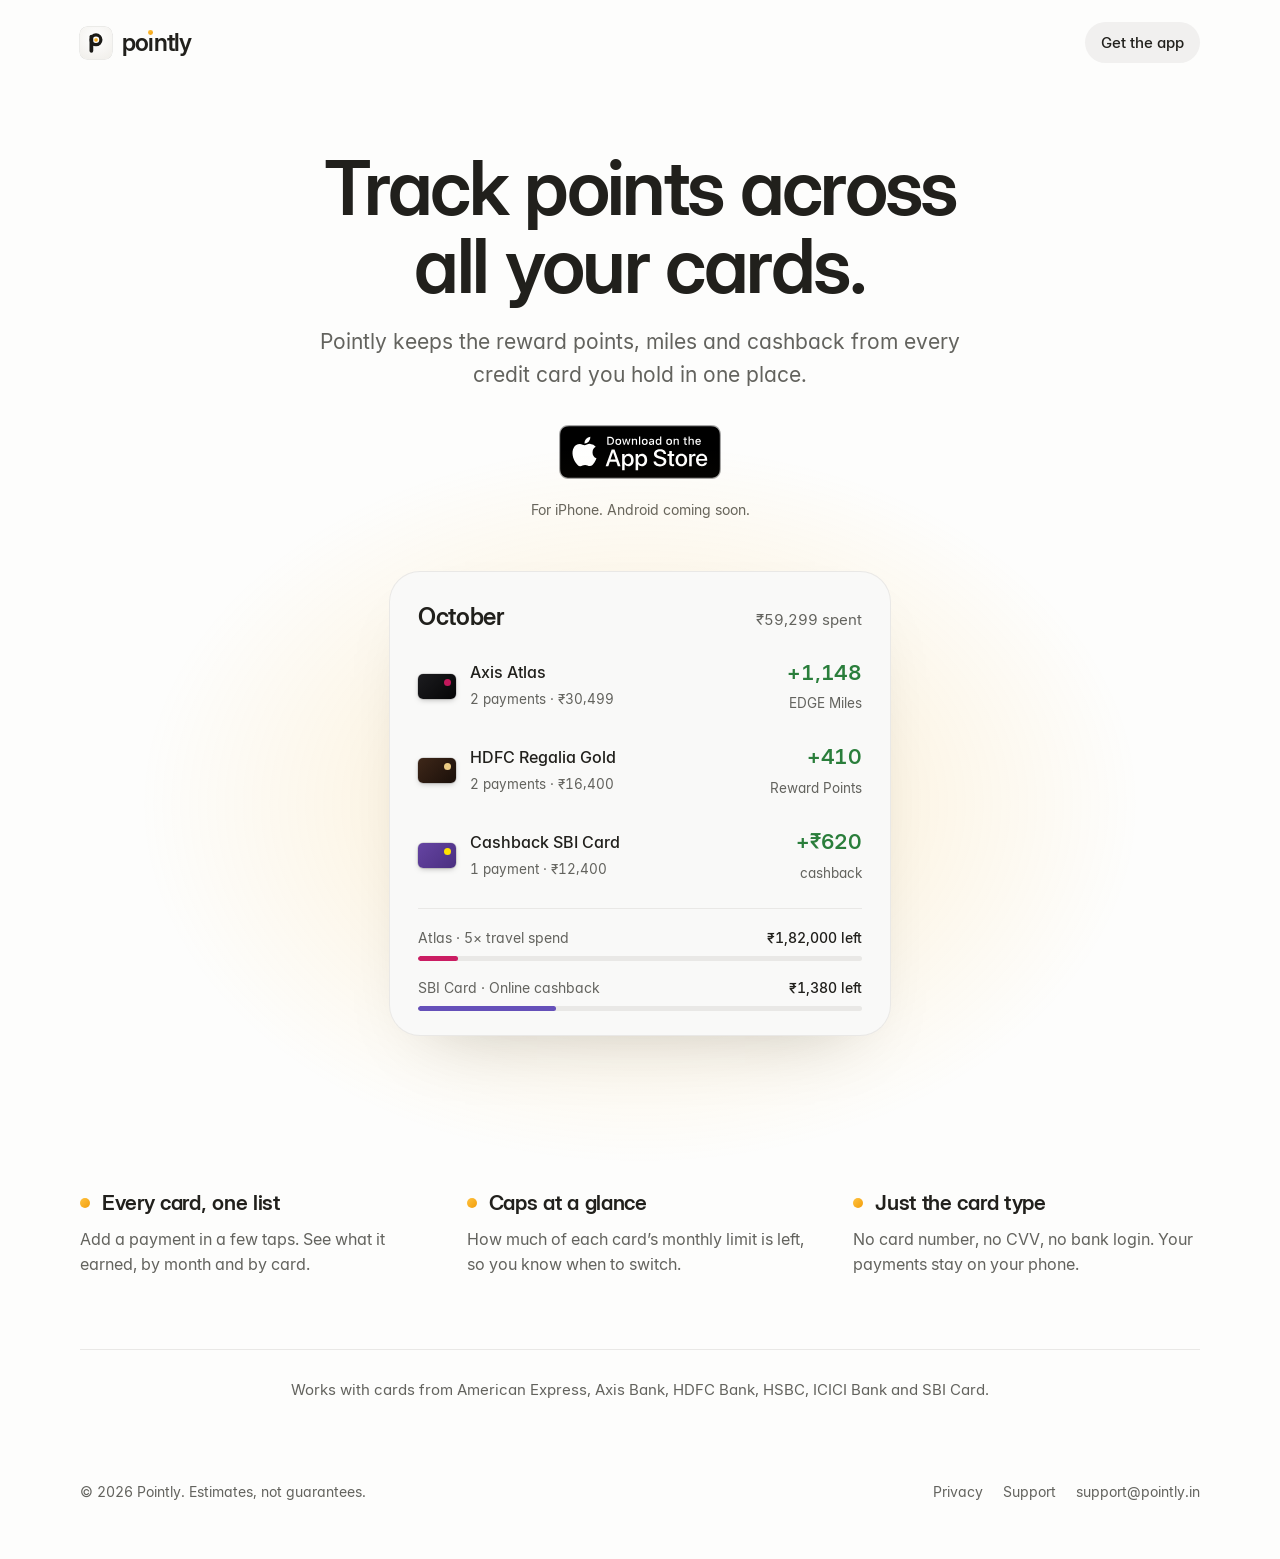
==== index.html @ 18684dda "pointly.in: home, privacy and support pages Built from design option A. Plain HTML and CSS for GitHu" ====
<!doctype html>
<html lang="en-IN">
<head>
<meta charset="utf-8">
<meta name="viewport" content="width=device-width, initial-scale=1">
<title>Pointly · Track points across all your cards</title>
<meta name="description" content="Pointly keeps the reward points, miles and cashback from every credit card you hold in one place.">
<meta property="og:type" content="website">
<meta property="og:url" content="https://pointly.in/">
<meta property="og:title" content="Pointly · Track points across all your cards">
<meta property="og:description" content="Pointly keeps the reward points, miles and cashback from every credit card you hold in one place.">
<meta name="theme-color" content="#FDFDFC" media="(prefers-color-scheme: light)">
<meta name="theme-color" content="#111110" media="(prefers-color-scheme: dark)">
<link rel="canonical" href="https://pointly.in/">
<link rel="icon" href="assets/icon-light.svg" media="(prefers-color-scheme: light)">
<link rel="icon" href="assets/icon-dark.svg" media="(prefers-color-scheme: dark)">
<link rel="preload" href="assets/fonts/InterDisplay-SemiBold.woff2" as="font" type="font/woff2" crossorigin>
<link rel="stylesheet" href="style.css">
</head>
<body>
<header class="top"><div class="wrap">
  <a class="brand" href="./" aria-label="Pointly home">
    <picture><source srcset="assets/icon-dark.svg" media="(prefers-color-scheme: dark)"><img class="icon" src="assets/icon-light.svg" alt=""></picture>
    <span class="wm">po<span class="i">ı<span class="d"></span></span>ntly</span>
  </a>
  <a class="get" href="#app-store">Get the app</a>
</div></header>

<main class="wrap">
  <section class="hero">
    <h1 class="rise">Track points across all your cards.</h1>
    <p class="lede rise d2">Pointly keeps the reward points, miles and cashback from every credit card you hold in one place.</p>
    <!-- TODO: App Store URL once the app is live. Every "Get the app" link points at this badge. -->
    <a class="badge rise d3" id="app-store" href="#app-store"><img src="assets/app-store-badge.svg" alt="Download on the App Store" width="162" height="54"></a>
    <p class="badge-note rise d3">For iPhone. Android coming soon.</p>

    <!-- Numbers from the app's engine: the demo History's October, plus ₹12,400 online on Cashback SBI Card (5%). -->
    <div class="stage rise d3"><div class="month" role="group" aria-label="Example month across three cards">
      <div class="head"><h2>October</h2><span>₹59,299 spent</span></div>
      <ul>
        <li><span class="sw atlas"></span><span class="name"><b>Axis Atlas</b><small>2 payments · ₹30,499</small></span>
          <span class="gain"><strong>+1,148</strong><small>EDGE Miles</small></span></li>
        <li><span class="sw regalia"></span><span class="name"><b>HDFC Regalia Gold</b><small>2 payments · ₹16,400</small></span>
          <span class="gain"><strong>+410</strong><small>Reward Points</small></span></li>
        <li><span class="sw sbi"></span><span class="name"><b>Cashback SBI Card</b><small>1 payment · ₹12,400</small></span>
          <span class="gain"><strong>+₹620</strong><small>cashback</small></span></li>
      </ul>
      <div class="caps">
        <div class="cap atlas"><div class="line"><span>Atlas · 5× travel spend</span><span>₹1,82,000 left</span></div>
          <div class="bar" role="meter" aria-valuenow="18000" aria-valuemin="0" aria-valuemax="200000" aria-label="Atlas accelerated travel spend used"><i style="width:9%"></i></div></div>
        <div class="cap sbi"><div class="line"><span>SBI Card · Online cashback</span><span>₹1,380 left</span></div>
          <div class="bar" role="meter" aria-valuenow="620" aria-valuemin="0" aria-valuemax="2000" aria-label="SBI online cashback used"><i style="width:31%"></i></div></div>
      </div>
    </div></div>
  </section>

  <section class="points">
    <div><h2><span class="pt"></span>Every card, one list</h2><p>Add a payment in a few taps. See what it earned, by month and by card.</p></div>
    <div><h2><span class="pt"></span>Caps at a glance</h2><p>How much of each card’s monthly limit is left, so you know when to switch.</p></div>
    <div><h2><span class="pt"></span>Just the card type</h2><p>No card number, no CVV, no bank login. Your payments stay on your phone.</p></div>
  </section>

  <p class="banks">Works with cards from American Express, Axis Bank, HDFC Bank, HSBC, ICICI Bank and SBI Card.</p>
</main>

<footer class="site"><div class="wrap">
  <span>© 2026 Pointly. Estimates, not guarantees.</span>
  <nav><a href="privacy/">Privacy</a><a href="support/">Support</a><a href="mailto:support@pointly.in">support@pointly.in</a></nav>
</div></footer>
</body>
</html>
---- style.css ----
/* pointly.in: the app's own theme. Radix Sand neutrals, the amber point, Inter and Inter Display.
   Light and dark follow the device, like the app. Fonts are subset to Latin plus ₹ and ı (the wordmark's i). */

@font-face { font-family: Inter; src: url(assets/fonts/Inter-Regular.woff2) format("woff2"); font-weight: 300 480; font-display: swap; }
@font-face { font-family: Inter; src: url(assets/fonts/Inter-Medium.woff2) format("woff2"); font-weight: 481 580; font-display: swap; }
@font-face { font-family: Inter; src: url(assets/fonts/Inter-SemiBold.woff2) format("woff2"); font-weight: 581 800; font-display: swap; }
@font-face { font-family: InterDisplay; src: url(assets/fonts/InterDisplay-SemiBold.woff2) format("woff2"); font-weight: 100 900; font-display: swap; }

:root {
  color-scheme: light dark;
  /* Radix Sand, light */
  --canvas: #FDFDFC; --raised: #F9F9F8; --fill: #F1F0EF; --fill-2: #E9E8E6; --line: #DAD9D6;
  --text: #21201C; --secondary: #63635E;
  --point: #F29E0C; --point-grad: linear-gradient(135deg, #FFC23F, #F29E0C);
  --gain: #2A7E3B;
  --glow: rgba(255, 184, 48, .22);
}
@media (prefers-color-scheme: dark) {
  :root {
    --canvas: #111110; --raised: #191918; --fill: #222221; --fill-2: #2A2A28; --line: #3B3A37;
    --text: #EEEEEC; --secondary: #B5B3AD;
    --point: #FFB830;
    --gain: #71D083;
    --glow: rgba(255, 184, 48, .13);
  }
}

* { box-sizing: border-box; }
html { -webkit-text-size-adjust: 100%; }
body { margin: 0; background: var(--canvas); color: var(--text); overflow-x: clip;
  font: 450 17px/1.55 Inter, -apple-system, system-ui, sans-serif; -webkit-font-smoothing: antialiased;
  font-feature-settings: "tnum" 1, "cv11" 1; }
a { color: inherit; }
img { display: block; max-width: 100%; }
h1, h2, h3 { font-family: InterDisplay, Inter, sans-serif; font-weight: 640; margin: 0; text-wrap: balance; }
p { margin: 0; text-wrap: pretty; }
:focus-visible { outline: 2px solid var(--point); outline-offset: 3px; border-radius: 6px; }

.wrap { width: min(1120px, 100% - 48px); margin-inline: auto; }

/* "pointly", the amber point as the dot on the i */
.wm { font-family: InterDisplay, Inter, sans-serif; font-weight: 640; letter-spacing: -.035em; line-height: 1; white-space: nowrap; }
.wm .i { position: relative; }
.wm .d { position: absolute; left: 50%; top: .115em; width: .205em; height: .205em; margin-left: -.1025em;
  border-radius: 50%; background: var(--point-grad); }

/* The point: an amber dot used as a bullet */
.pt { width: 10px; height: 10px; border-radius: 50%; background: var(--point-grad); flex: none; }

/* ---------- Top bar and footer, on every page ---------- */

header.top { padding: 22px 0; }
header.top .wrap { display: flex; justify-content: space-between; align-items: center; }
.brand { display: inline-flex; gap: 10px; align-items: center; text-decoration: none; }
.brand .wm { font-size: 24px; }
/* The app icon: ivory in light, ink in dark */
.brand .icon { width: 32px; height: 32px; border-radius: 22.5%; box-shadow: 0 0 0 .5px var(--line); }
header.top a.get { font-size: 15px; font-weight: 540; text-decoration: none; padding: 9px 16px; border-radius: 99px; background: var(--fill); }
header.top a.get:hover { background: var(--fill-2); }

footer.site { padding: 40px 0 56px; color: var(--secondary); font-size: 14px; }
footer.site .wrap { display: flex; flex-wrap: wrap; gap: 8px 24px; align-items: center; justify-content: space-between; }
footer.site nav { display: flex; flex-wrap: wrap; gap: 8px 20px; }
footer.site a { text-decoration: none; }
footer.site a:hover, footer.site a[aria-current] { color: var(--text); }

/* ---------- Home ---------- */

.hero { text-align: center; padding: 64px 0 56px; }
.hero h1 { font-size: clamp(42px, 6.4vw, 76px); line-height: 1.02; letter-spacing: -.035em; max-width: 16ch; margin: 0 auto; }
.hero p.lede { font-size: clamp(18px, 1.9vw, 21px); color: var(--secondary); max-width: 33em; margin: 22px auto 34px; }

/* Apple's official badge; keep its own proportions and clear space */
.badge { display: inline-block; line-height: 0; border-radius: 9px; }
.badge img { height: 54px; width: auto; }
.badge-note { color: var(--secondary); font-size: 14px; margin-top: 12px; }

/* A month across cards, as History shows it */
.stage { position: relative; isolation: isolate; margin-top: 52px; }
.stage::before { content: ""; position: absolute; left: 50%; top: 50%; width: 1000px; height: 720px; max-width: 160vw; transform: translate(-50%, -50%);
  z-index: -1; background: radial-gradient(closest-side, var(--glow), transparent); }
.month { width: min(500px, 100%); margin: 0 auto; text-align: left; background: var(--raised);
  border-radius: 30px; padding: 26px 28px 24px; box-shadow: 0 0 0 1px var(--fill-2), 0 30px 70px -40px rgba(0,0,0,.25); }
.month .head { display: flex; justify-content: space-between; align-items: baseline; margin-bottom: 8px; }
.month .head h2 { font-size: 24px; letter-spacing: -.015em; }
.month .head span { color: var(--secondary); font-size: 15px; }
.month ul { list-style: none; margin: 0; padding: 0; }
.month li { display: flex; align-items: center; gap: 14px; padding: 13px 0; }
.month li .name { flex: 1; min-width: 0; }
.month li b { display: block; font-weight: 560; font-size: 16px; }
.month li small { color: var(--secondary); font-size: 13.5px; }
.month li .gain { text-align: right; white-space: nowrap; }
.month li .gain strong { display: block; color: var(--gain); font-family: InterDisplay, Inter, sans-serif; font-weight: 640; font-size: 21px; letter-spacing: -.01em; }

/* Card swatches: each card's own colours, not its artwork */
.sw { width: 38px; height: 25px; border-radius: 5px; flex: none; position: relative; box-shadow: 0 0 0 .5px rgba(0,0,0,.2), 0 2px 6px -2px rgba(0,0,0,.35); }
.sw::after { content: ""; position: absolute; right: 5px; top: 5px; width: 7px; height: 7px; border-radius: 50%; }
.sw.atlas { background: linear-gradient(135deg, #1C1C1F, #050506); } .sw.atlas::after { background: #C2185B; }
.sw.regalia { background: linear-gradient(135deg, #3E2719, #1A0F09); } .sw.regalia::after { background: #EBCB84; }
.sw.sbi { background: linear-gradient(135deg, #6544A2, #4A2F80); } .sw.sbi::after { background: #FFE100; }

.caps { margin-top: 10px; padding-top: 18px; border-top: 1px solid var(--fill-2); display: grid; gap: 16px; }
.cap .line { display: flex; justify-content: space-between; gap: 12px; font-size: 14px; color: var(--secondary); margin-bottom: 7px; }
.cap .line span:last-child { color: var(--text); font-weight: 540; white-space: nowrap; }
.bar { height: 5px; border-radius: 3px; background: var(--fill-2); overflow: hidden; }
.bar i { display: block; height: 100%; border-radius: 3px; background: var(--accent); }
.cap.atlas { --accent: #cb1d63; } .cap.sbi { --accent: #6550b9; }
@media (prefers-color-scheme: dark) { .cap.atlas { --accent: #ff92ad; } .cap.sbi { --accent: #baa7ff; }
  .sw { box-shadow: 0 0 0 1px rgba(255,255,255,.14); } }

.points { display: grid; grid-template-columns: repeat(3, 1fr); gap: 40px; padding: 96px 0 72px; }
.points h2 { font-size: 21px; letter-spacing: -.015em; display: flex; gap: 12px; align-items: center; margin-bottom: 8px; }
.points p { color: var(--secondary); font-size: 16px; }

.banks { text-align: center; color: var(--secondary); font-size: 15px; padding: 28px 0 40px; border-top: 1px solid var(--fill-2); }

/* ---------- Privacy, support and other text pages ---------- */

.doc { max-width: 680px; padding: 56px 0 64px; }
.doc h1 { font-size: clamp(38px, 5vw, 52px); line-height: 1.05; letter-spacing: -.03em; }
.doc .intro { font-size: 19px; color: var(--secondary); margin-top: 16px; }
.doc .updated { color: var(--secondary); font-size: 14px; margin-top: 12px; }
.doc h2 { font-size: 23px; letter-spacing: -.015em; margin: 48px 0 12px; }
.doc h3 { font-size: 18px; letter-spacing: -.01em; margin: 30px 0 6px; }
.doc p + p, .doc p + ul, .doc ul + p { margin-top: 12px; }
.doc ul { margin: 0; padding-left: 1.25em; }
.doc li + li { margin-top: 6px; }
.doc li::marker { color: var(--point); }
.doc a { text-decoration-color: var(--line); text-underline-offset: 3px; }
.doc a:hover { text-decoration-color: currentColor; }
.doc a.button { display: inline-block; margin-top: 24px; padding: 12px 22px; border-radius: 99px; background: var(--text); color: var(--canvas);
  font-weight: 560; text-decoration: none; }
.doc a.button:hover { opacity: .88; }

@media (max-width: 760px) {
  header.top a.get { display: none; }
  .hero { padding: 40px 0 32px; }
  .points { grid-template-columns: 1fr; gap: 28px; padding: 64px 0 48px; }
  .month { padding: 22px 20px 20px; }
  .month li { gap: 12px; }
  .sw { width: 32px; height: 21px; }
  .doc { padding: 32px 0 48px; }
}

@media (prefers-reduced-motion: no-preference) {
  .rise { animation: rise .6s cubic-bezier(.2, .7, .2, 1) both; }
  .rise.d2 { animation-delay: .16s; } .rise.d3 { animation-delay: .24s; }
  @keyframes rise { from { opacity: 0; transform: translateY(12px); } }
}
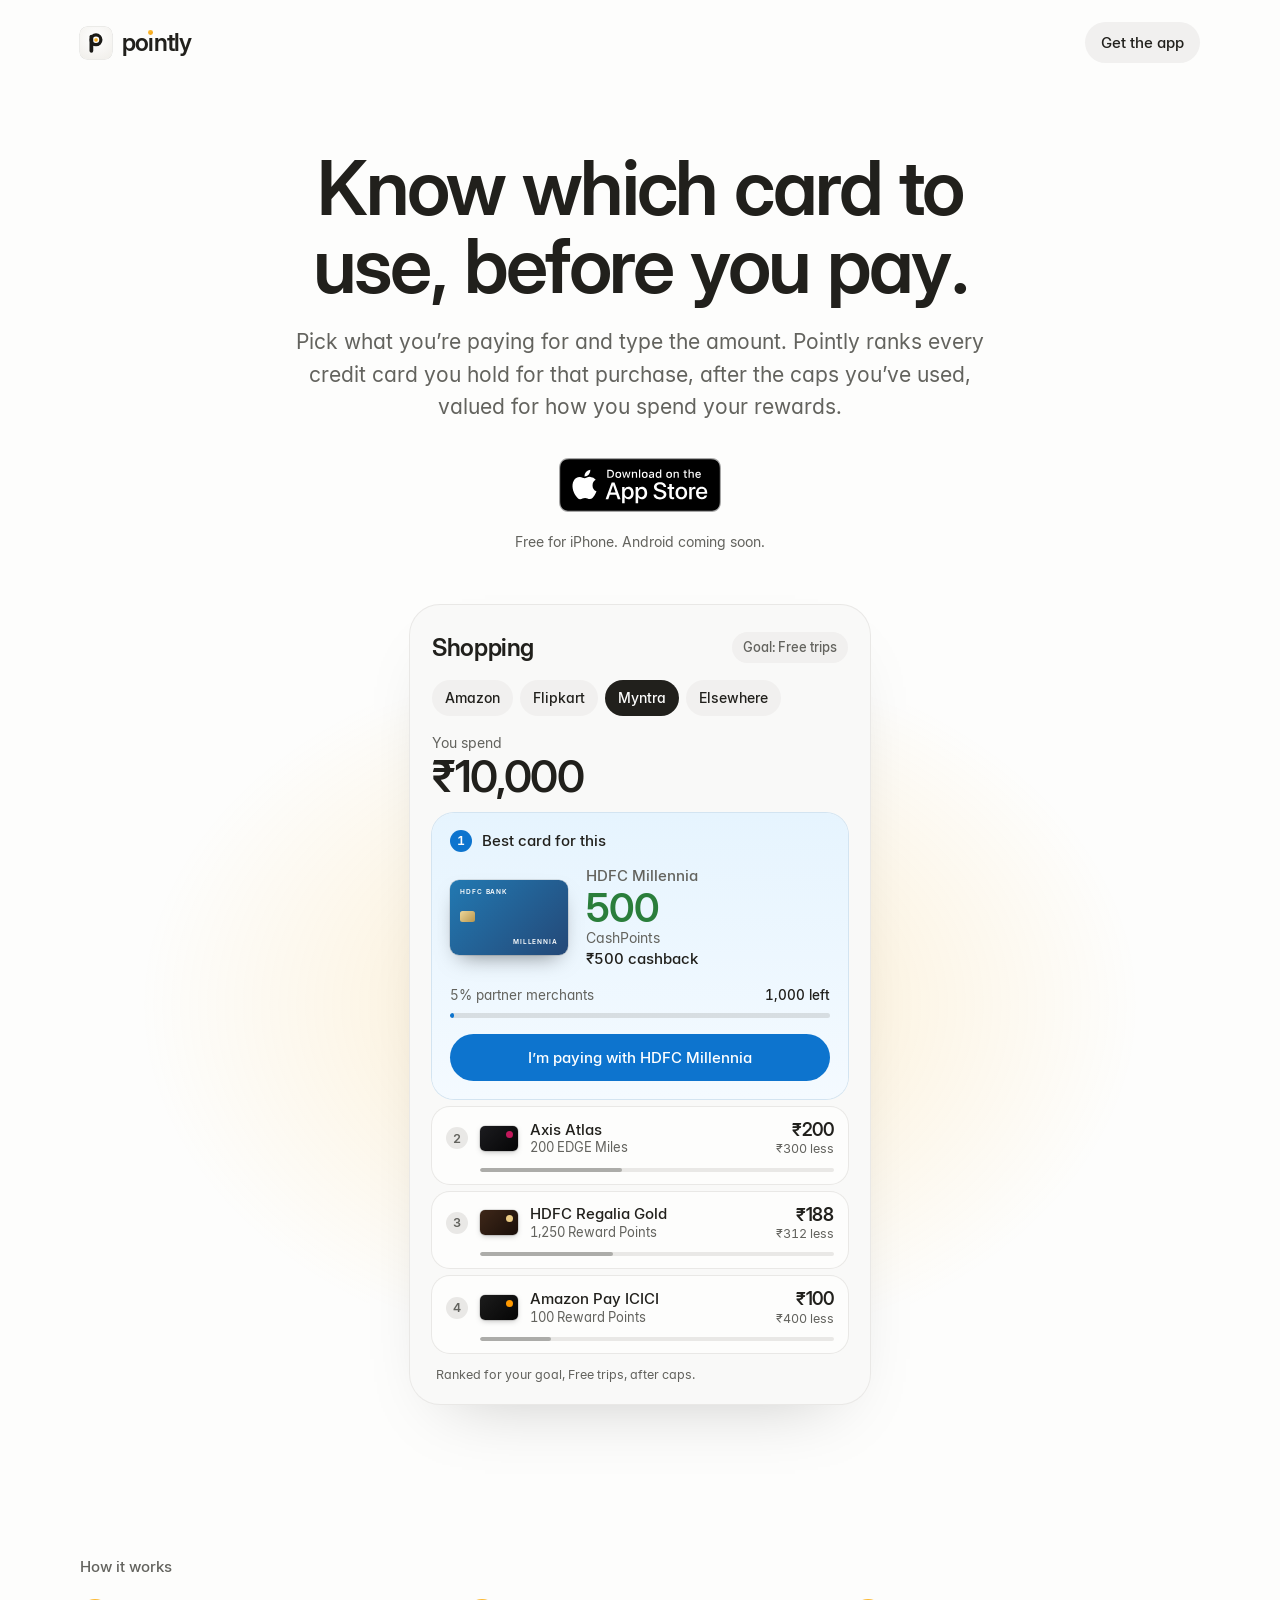
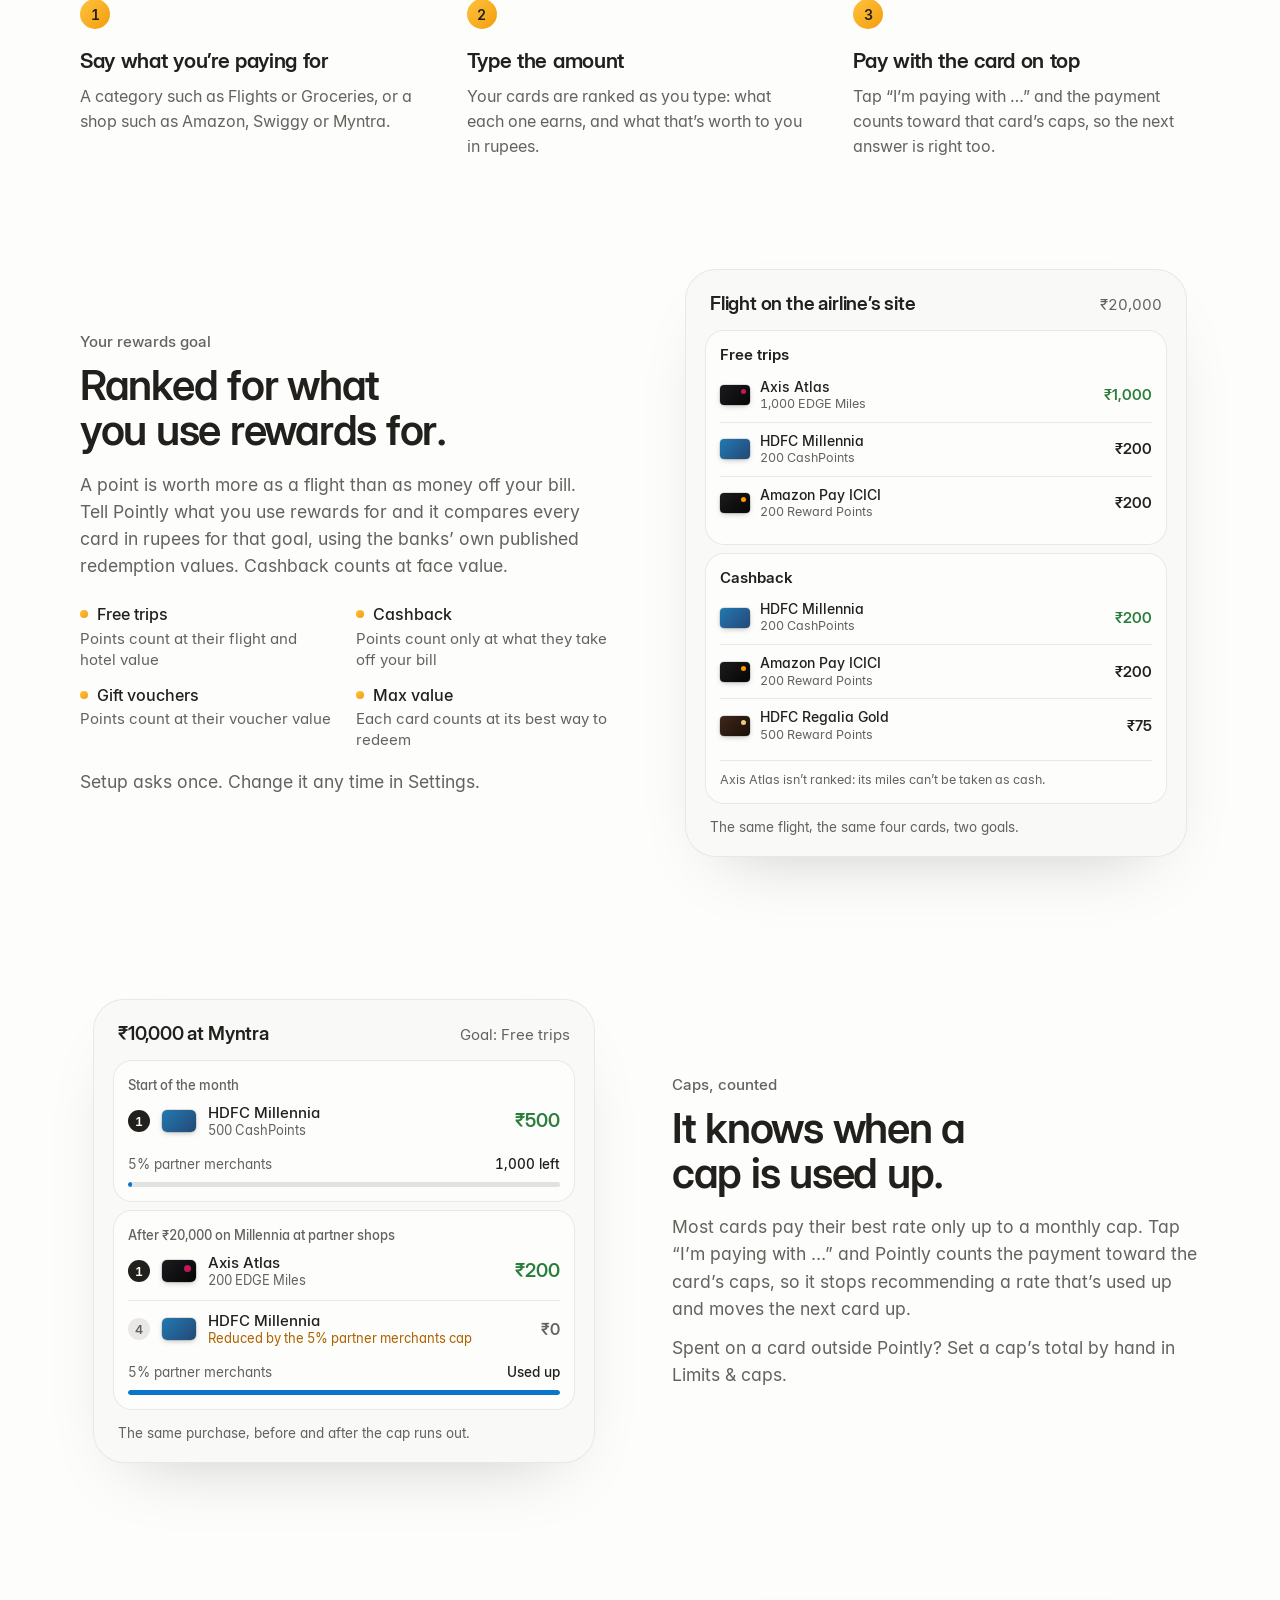
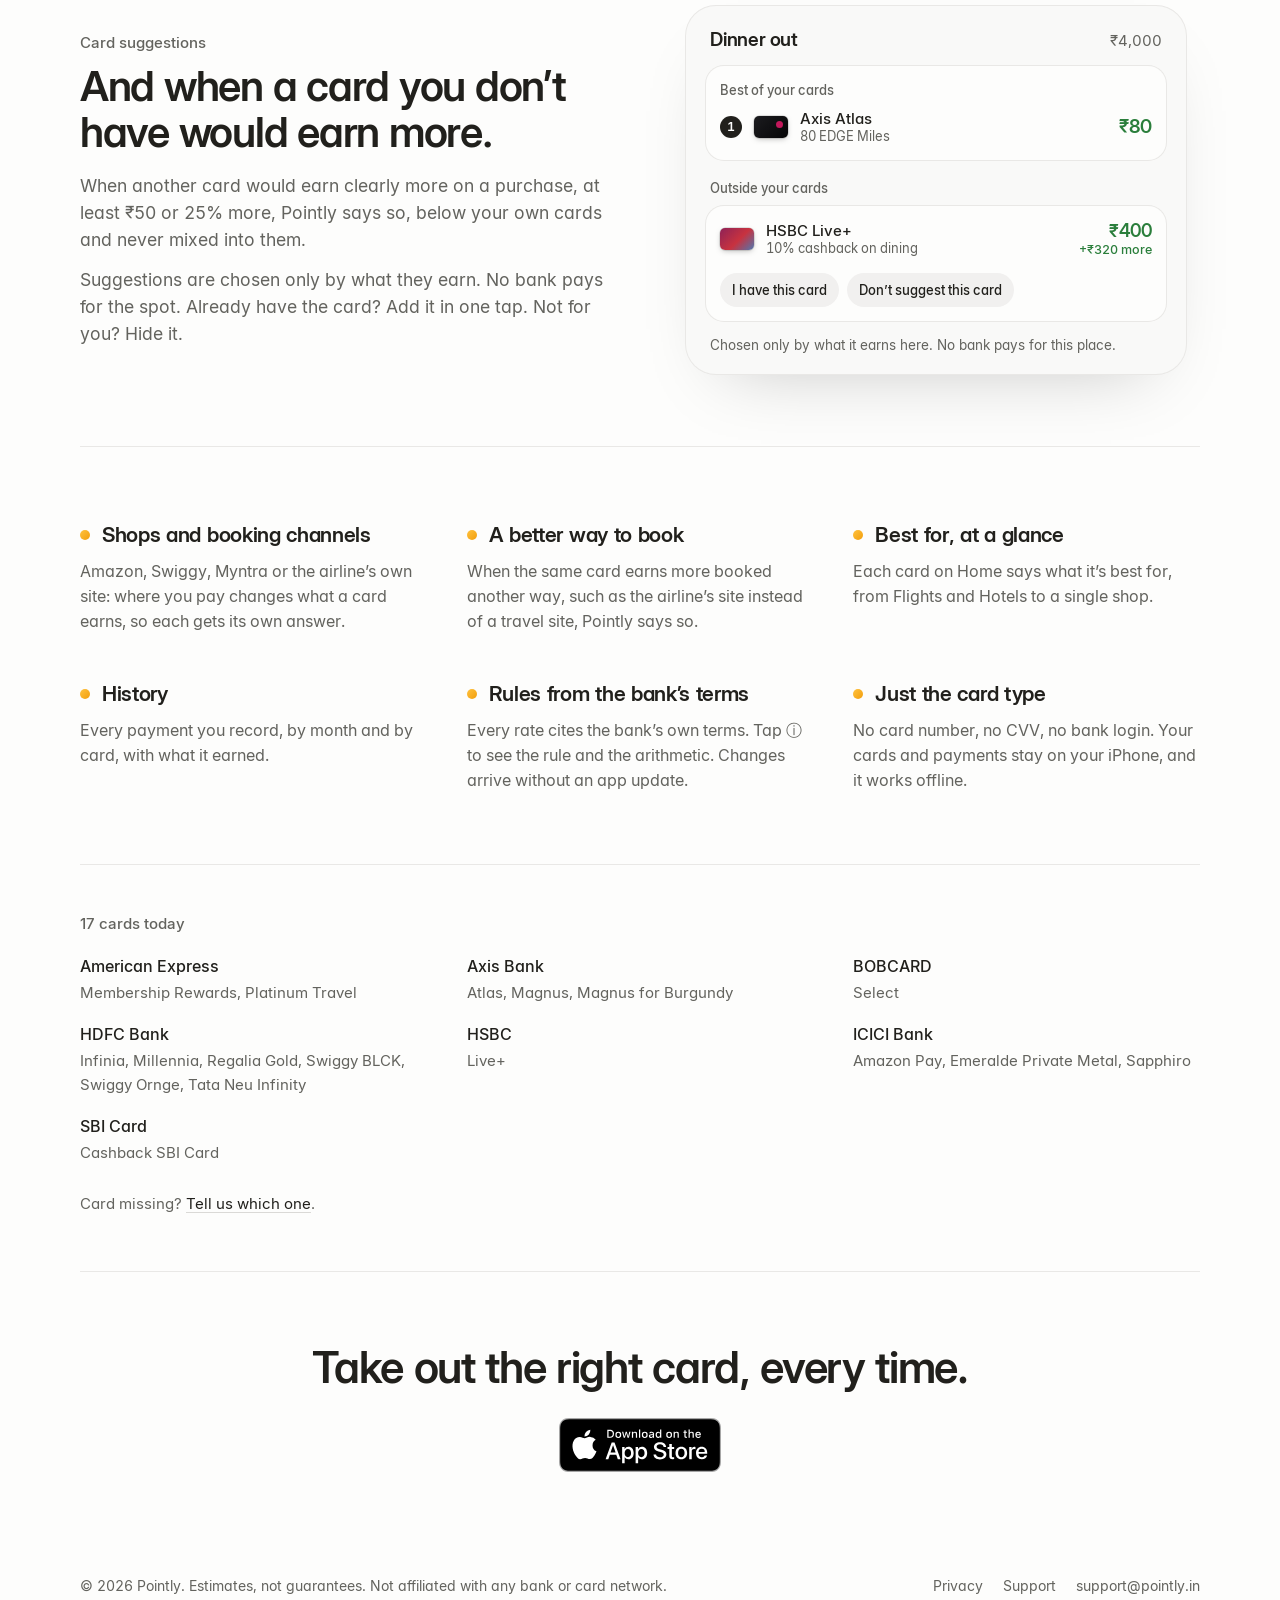
==== commit c22680c6: "Home: which card to use, before you pay The site now leads with the ranking, as the app does since t" ====
--- a/index.html
+++ b/index.html
@@ -3,12 +3,12 @@
 <head>
 <meta charset="utf-8">
 <meta name="viewport" content="width=device-width, initial-scale=1">
-<title>Pointly · Track points across all your cards</title>
-<meta name="description" content="Pointly keeps the reward points, miles and cashback from every credit card you hold in one place.">
+<title>Pointly · Which card to use, before you pay</title>
+<meta name="description" content="Pointly ranks your credit cards for each purchase before you pay: what each earns, what that’s worth for how you use rewards, and how much of each cap is left.">
 <meta property="og:type" content="website">
 <meta property="og:url" content="https://pointly.in/">
-<meta property="og:title" content="Pointly · Track points across all your cards">
-<meta property="og:description" content="Pointly keeps the reward points, miles and cashback from every credit card you hold in one place.">
+<meta property="og:title" content="Pointly · Which card to use, before you pay">
+<meta property="og:description" content="Pointly ranks your credit cards for each purchase before you pay: what each earns, what that’s worth for how you use rewards, and how much of each cap is left.">
 <meta name="theme-color" content="#FDFDFC" media="(prefers-color-scheme: light)">
 <meta name="theme-color" content="#111110" media="(prefers-color-scheme: dark)">
 <link rel="canonical" href="https://pointly.in/">
@@ -28,43 +28,172 @@
 
 <main class="wrap">
   <section class="hero">
-    <h1 class="rise">Track points across all your cards.</h1>
-    <p class="lede rise d2">Pointly keeps the reward points, miles and cashback from every credit card you hold in one place.</p>
+    <h1 class="rise">Know which card to use, before you pay.</h1>
+    <p class="lede rise d2">Pick what you’re paying for and type the amount. Pointly ranks every credit card you hold for that purchase, after the caps you’ve used, valued for how you spend your rewards.</p>
     <!-- TODO: App Store URL once the app is live. Every "Get the app" link points at this badge. -->
     <a class="badge rise d3" id="app-store" href="#app-store"><img src="assets/app-store-badge.svg" alt="Download on the App Store" width="162" height="54"></a>
-    <p class="badge-note rise d3">For iPhone. Android coming soon.</p>
-
-    <!-- Numbers from the app's engine: the demo History's October, plus ₹12,400 online on Cashback SBI Card (5%). -->
-    <div class="stage rise d3"><div class="month" role="group" aria-label="Example month across three cards">
-      <div class="head"><h2>October</h2><span>₹59,299 spent</span></div>
-      <ul>
-        <li><span class="sw atlas"></span><span class="name"><b>Axis Atlas</b><small>2 payments · ₹30,499</small></span>
-          <span class="gain"><strong>+1,148</strong><small>EDGE Miles</small></span></li>
-        <li><span class="sw regalia"></span><span class="name"><b>HDFC Regalia Gold</b><small>2 payments · ₹16,400</small></span>
-          <span class="gain"><strong>+410</strong><small>Reward Points</small></span></li>
-        <li><span class="sw sbi"></span><span class="name"><b>Cashback SBI Card</b><small>1 payment · ₹12,400</small></span>
-          <span class="gain"><strong>+₹620</strong><small>cashback</small></span></li>
+    <p class="badge-note rise d3">Free for iPhone. Android coming soon.</p>
+
+    <!-- Numbers from the app's engine and bundled rules (25 Nov 2026): the demo wallet, ₹10,000 at Myntra, Free trips. -->
+    <div class="stage rise d3"><div class="panel ranking" role="group" aria-label="Example: four cards ranked for ₹10,000 at Myntra">
+      <div class="r-head"><h2>Shopping</h2><span>Goal: Free trips</span></div>
+      <div class="chips" aria-hidden="true"><span>Amazon</span><span>Flipkart</span><span class="on">Myntra</span><span>Elsewhere</span></div>
+      <p class="spend"><small>You spend</small>₹10,000</p>
+
+      <div class="winner millennia">
+        <p class="best"><span class="no">1</span>Best card for this</p>
+        <div class="w-body">
+          <span class="face millennia" aria-hidden="true"><i>HDFC BANK</i><i>MILLENNIA</i></span>
+          <p class="w-text"><b>HDFC Millennia</b><strong>500</strong><span>CashPoints</span><em>₹500 cashback</em></p>
+        </div>
+        <div class="cap"><div class="line"><span>5% partner merchants</span><span>1,000 left</span></div>
+          <div class="bar" role="meter" aria-valuenow="0" aria-valuemin="0" aria-valuemax="1000" aria-label="Millennia 5% cap used"><i style="width:1%"></i></div></div>
+        <span class="pay">I’m paying with HDFC Millennia</span>
+      </div>
+
+      <ol class="runners">
+        <li><span class="no">2</span><span class="sw atlas"></span><span class="name"><b>Axis Atlas</b><small>200 EDGE Miles</small></span>
+          <span class="val"><strong>₹200</strong><small>₹300 less</small></span><span class="rel" aria-hidden="true"><i style="width:40%"></i></span></li>
+        <li><span class="no">3</span><span class="sw regalia"></span><span class="name"><b>HDFC Regalia Gold</b><small>1,250 Reward Points</small></span>
+          <span class="val"><strong>₹188</strong><small>₹312 less</small></span><span class="rel" aria-hidden="true"><i style="width:37.6%"></i></span></li>
+        <li><span class="no">4</span><span class="sw amazon"></span><span class="name"><b>Amazon Pay ICICI</b><small>100 Reward Points</small></span>
+          <span class="val"><strong>₹100</strong><small>₹400 less</small></span><span class="rel" aria-hidden="true"><i style="width:20%"></i></span></li>
+      </ol>
+      <p class="r-foot">Ranked for your goal, Free trips, after caps.</p>
+    </div></div>
+  </section>
+
+  <section class="steps" aria-labelledby="how">
+    <h2 id="how" class="kicker">How it works</h2>
+    <ol>
+      <li><span class="n">1</span><h3>Say what you’re paying for</h3><p>A category such as Flights or Groceries, or a shop such as Amazon, Swiggy or Myntra.</p></li>
+      <li><span class="n">2</span><h3>Type the amount</h3><p>Your cards are ranked as you type: what each one earns, and what that’s worth to you in rupees.</p></li>
+      <li><span class="n">3</span><h3>Pay with the card on top</h3><p>Tap “I’m paying with …” and the payment counts toward that card’s caps, so the next answer is right too.</p></li>
+    </ol>
+  </section>
+
+  <section class="feature" aria-labelledby="goal">
+    <div class="copy">
+      <p class="kicker">Your rewards goal</p>
+      <h2 id="goal">Ranked for what you use rewards for.</h2>
+      <p>A point is worth more as a flight than as money off your bill. Tell Pointly what you use rewards for and it compares every card in rupees for that goal, using the banks’ own published redemption values. Cashback counts at face value.</p>
+      <ul class="goals">
+        <li><b>Free trips</b>Points count at their flight and hotel value</li>
+        <li><b>Cashback</b>Points count only at what they take off your bill</li>
+        <li><b>Gift vouchers</b>Points count at their voucher value</li>
+        <li><b>Max value</b>Each card counts at its best way to redeem</li>
       </ul>
-      <div class="caps">
-        <div class="cap atlas"><div class="line"><span>Atlas · 5× travel spend</span><span>₹1,82,000 left</span></div>
-          <div class="bar" role="meter" aria-valuenow="18000" aria-valuemin="0" aria-valuemax="200000" aria-label="Atlas accelerated travel spend used"><i style="width:9%"></i></div></div>
-        <div class="cap sbi"><div class="line"><span>SBI Card · Online cashback</span><span>₹1,380 left</span></div>
-          <div class="bar" role="meter" aria-valuenow="620" aria-valuemin="0" aria-valuemax="2000" aria-label="SBI online cashback used"><i style="width:31%"></i></div></div>
-      </div>
-    </div></div>
-  </section>
-
-  <section class="points">
-    <div><h2><span class="pt"></span>Every card, one list</h2><p>Add a payment in a few taps. See what it earned, by month and by card.</p></div>
-    <div><h2><span class="pt"></span>Caps at a glance</h2><p>How much of each card’s monthly limit is left, so you know when to switch.</p></div>
-    <div><h2><span class="pt"></span>Just the card type</h2><p>No card number, no CVV, no bank login. Your payments stay on your phone.</p></div>
-  </section>
-
-  <p class="banks">Works with cards from American Express, Axis Bank, HDFC Bank, HSBC, ICICI Bank and SBI Card.</p>
+      <p class="aside">Setup asks once. Change it any time in Settings.</p>
+    </div>
+    <!-- Engine numbers: the demo wallet, ₹20,000 on flights.airline, under Free trips and Cashback. -->
+    <figure class="panel">
+      <div class="f-head"><b>Flight on the airline’s site</b><span>₹20,000</span></div>
+      <div class="compare">
+        <div>
+          <h3>Free trips</h3>
+          <ol class="mini">
+            <li class="top"><span class="sw atlas"></span><span class="name"><b>Axis Atlas</b><small>1,000 EDGE Miles</small></span><strong>₹1,000</strong></li>
+            <li><span class="sw millennia"></span><span class="name"><b>HDFC Millennia</b><small>200 CashPoints</small></span><strong>₹200</strong></li>
+            <li><span class="sw amazon"></span><span class="name"><b>Amazon Pay ICICI</b><small>200 Reward Points</small></span><strong>₹200</strong></li>
+          </ol>
+        </div>
+        <div>
+          <h3>Cashback</h3>
+          <ol class="mini">
+            <li class="top"><span class="sw millennia"></span><span class="name"><b>HDFC Millennia</b><small>200 CashPoints</small></span><strong>₹200</strong></li>
+            <li><span class="sw amazon"></span><span class="name"><b>Amazon Pay ICICI</b><small>200 Reward Points</small></span><strong>₹200</strong></li>
+            <li><span class="sw regalia"></span><span class="name"><b>HDFC Regalia Gold</b><small>500 Reward Points</small></span><strong>₹75</strong></li>
+          </ol>
+          <p class="unranked">Axis Atlas isn’t ranked: its miles can’t be taken as cash.</p>
+        </div>
+      </div>
+      <figcaption>The same flight, the same four cards, two goals.</figcaption>
+    </figure>
+  </section>
+
+  <section class="feature flip" aria-labelledby="caps">
+    <div class="copy">
+      <p class="kicker">Caps, counted</p>
+      <h2 id="caps">It knows when a cap is used up.</h2>
+      <p>Most cards pay their best rate only up to a monthly cap. Tap “I’m paying with …” and Pointly counts the payment toward the card’s caps, so it stops recommending a rate that’s used up and moves the next card up.</p>
+      <p>Spent on a card outside Pointly? Set a cap’s total by hand in Limits &amp; caps.</p>
+    </div>
+    <!-- Engine numbers: ₹10,000 at Myntra, Free trips, before and after two ₹10,000 Millennia payments at partner merchants. -->
+    <figure class="panel">
+      <div class="f-head"><b>₹10,000 at Myntra</b><span>Goal: Free trips</span></div>
+      <div class="state">
+        <p class="when">Start of the month</p>
+        <div class="mini-win"><span class="no">1</span><span class="sw millennia"></span><span class="name"><b>HDFC Millennia</b><small>500 CashPoints</small></span><strong>₹500</strong></div>
+        <div class="cap millennia"><div class="line"><span>5% partner merchants</span><span>1,000 left</span></div>
+          <div class="bar" role="meter" aria-valuenow="0" aria-valuemin="0" aria-valuemax="1000" aria-label="Millennia 5% cap used"><i style="width:1%"></i></div></div>
+      </div>
+      <div class="state">
+        <p class="when">After ₹20,000 on Millennia at partner shops</p>
+        <div class="mini-win"><span class="no">1</span><span class="sw atlas"></span><span class="name"><b>Axis Atlas</b><small>200 EDGE Miles</small></span><strong>₹200</strong></div>
+        <div class="mini-low"><span class="no">4</span><span class="sw millennia"></span><span class="name"><b>HDFC Millennia</b><small class="warn">Reduced by the 5% partner merchants cap</small></span><strong>₹0</strong></div>
+        <div class="cap millennia"><div class="line"><span>5% partner merchants</span><span>Used up</span></div>
+          <div class="bar" role="meter" aria-valuenow="1000" aria-valuemin="0" aria-valuemax="1000" aria-label="Millennia 5% cap used"><i style="width:100%"></i></div></div>
+      </div>
+      <figcaption>The same purchase, before and after the cap runs out.</figcaption>
+    </figure>
+  </section>
+
+  <section class="feature" aria-labelledby="outside">
+    <div class="copy">
+      <p class="kicker">Card suggestions</p>
+      <h2 id="outside">And when a card you don’t have would earn more.</h2>
+      <p>When another card would earn clearly more on a purchase, at least ₹50 or 25% more, Pointly says so, below your own cards and never mixed into them.</p>
+      <p>Suggestions are chosen only by what they earn. No bank pays for the spot. Already have the card? Add it in one tap. Not for you? Hide it.</p>
+    </div>
+    <!-- Engine numbers: the demo wallet, ₹4,000 on dining, Free trips. -->
+    <figure class="panel">
+      <div class="f-head"><b>Dinner out</b><span>₹4,000</span></div>
+      <div class="state">
+        <p class="when">Best of your cards</p>
+        <div class="mini-win"><span class="no">1</span><span class="sw atlas"></span><span class="name"><b>Axis Atlas</b><small>80 EDGE Miles</small></span><strong>₹80</strong></div>
+      </div>
+      <p class="label">Outside your cards</p>
+      <div class="suggest">
+        <div class="s-row"><span class="sw live"></span><span class="name"><b>HSBC Live+</b><small>10% cashback on dining</small></span>
+          <span class="val"><strong>₹400</strong><small class="more">+₹320 more</small></span></div>
+        <div class="s-actions" aria-hidden="true"><span>I have this card</span><span>Don’t suggest this card</span></div>
+      </div>
+      <figcaption>Chosen only by what it earns here. No bank pays for this place.</figcaption>
+    </figure>
+  </section>
+
+  <section class="points" aria-label="More in Pointly">
+    <div><h2><span class="pt"></span>Shops and booking channels</h2><p>Amazon, Swiggy, Myntra or the airline’s own site: where you pay changes what a card earns, so each gets its own answer.</p></div>
+    <div><h2><span class="pt"></span>A better way to book</h2><p>When the same card earns more booked another way, such as the airline’s site instead of a travel site, Pointly says so.</p></div>
+    <div><h2><span class="pt"></span>Best for, at a glance</h2><p>Each card on Home says what it’s best for, from Flights and Hotels to a single shop.</p></div>
+    <div><h2><span class="pt"></span>History</h2><p>Every payment you record, by month and by card, with what it earned.</p></div>
+    <div><h2><span class="pt"></span>Rules from the bank’s terms</h2><p>Every rate cites the bank’s own terms. Tap ⓘ to see the rule and the arithmetic. Changes arrive without an app update.</p></div>
+    <div><h2><span class="pt"></span>Just the card type</h2><p>No card number, no CVV, no bank login. Your cards and payments stay on your iPhone, and it works offline.</p></div>
+  </section>
+
+  <section class="cards" aria-labelledby="cards">
+    <h2 id="cards" class="kicker">17 cards today</h2>
+    <dl>
+      <div><dt>American Express</dt><dd>Membership Rewards, Platinum Travel</dd></div>
+      <div><dt>Axis Bank</dt><dd>Atlas, Magnus, Magnus for Burgundy</dd></div>
+      <div><dt>BOBCARD</dt><dd>Select</dd></div>
+      <div><dt>HDFC Bank</dt><dd>Infinia, Millennia, Regalia Gold, Swiggy BLCK, Swiggy Ornge, Tata Neu Infinity</dd></div>
+      <div><dt>HSBC</dt><dd>Live+</dd></div>
+      <div><dt>ICICI Bank</dt><dd>Amazon Pay, Emeralde Private Metal, Sapphiro</dd></div>
+      <div><dt>SBI Card</dt><dd>Cashback SBI Card</dd></div>
+    </dl>
+    <p>Card missing? <a href="mailto:support@pointly.in?subject=Request%20a%20card">Tell us which one</a>.</p>
+  </section>
+
+  <section class="close">
+    <h2>Take out the right card, every time.</h2>
+    <!-- TODO: App Store URL once the app is live. -->
+    <a class="badge" href="#app-store"><img src="assets/app-store-badge.svg" alt="Download on the App Store" width="162" height="54"></a>
+  </section>
 </main>
 
 <footer class="site"><div class="wrap">
-  <span>© 2026 Pointly. Estimates, not guarantees.</span>
+  <span>© 2026 Pointly. Estimates, not guarantees. Not affiliated with any bank or card network.</span>
   <nav><a href="privacy/">Privacy</a><a href="support/">Support</a><a href="mailto:support@pointly.in">support@pointly.in</a></nav>
 </div></footer>
 </body>
--- a/style.css
+++ b/style.css
@@ -12,7 +12,7 @@
   --canvas: #FDFDFC; --raised: #F9F9F8; --fill: #F1F0EF; --fill-2: #E9E8E6; --line: #DAD9D6;
   --text: #21201C; --secondary: #63635E;
   --point: #F29E0C; --point-grad: linear-gradient(135deg, #FFC23F, #F29E0C);
-  --gain: #2A7E3B;
+  --gain: #2A7E3B; --caution: #AB6400;
   --glow: rgba(255, 184, 48, .22);
 }
 @media (prefers-color-scheme: dark) {
@@ -20,7 +20,7 @@
     --canvas: #111110; --raised: #191918; --fill: #222221; --fill-2: #2A2A28; --line: #3B3A37;
     --text: #EEEEEC; --secondary: #B5B3AD;
     --point: #FFB830;
-    --gain: #71D083;
+    --gain: #71D083; --caution: #FFCA16;
     --glow: rgba(255, 184, 48, .13);
   }
 }
@@ -67,7 +67,7 @@
 /* ---------- Home ---------- */
 
 .hero { text-align: center; padding: 64px 0 56px; }
-.hero h1 { font-size: clamp(42px, 6.4vw, 76px); line-height: 1.02; letter-spacing: -.035em; max-width: 16ch; margin: 0 auto; }
+.hero h1 { font-size: clamp(42px, 6.4vw, 76px); line-height: 1.02; letter-spacing: -.035em; max-width: 19ch; margin: 0 auto; }
 .hero p.lede { font-size: clamp(18px, 1.9vw, 21px); color: var(--secondary); max-width: 33em; margin: 22px auto 34px; }
 
 /* Apple's official badge; keep its own proportions and clear space */
@@ -75,44 +75,161 @@
 .badge img { height: 54px; width: auto; }
 .badge-note { color: var(--secondary); font-size: 14px; margin-top: 12px; }
 
-/* A month across cards, as History shows it */
+/* Each card's accent and stage light, from its rule pack's `appearance.tint` */
+.millennia { --accent: #0d74ce; --tint: linear-gradient(180deg, #e6f4fe, #f4faff); }
+.atlas { --accent: #cb1d63; }
+.regalia { --accent: #8a6a2c; }
+@media (prefers-color-scheme: dark) {
+  .millennia { --accent: #70b8ff; --tint: linear-gradient(180deg, rgba(0, 64, 116, .6), rgba(0, 51, 98, .32)); }
+  .atlas { --accent: #ff92ad; }
+  .regalia { --accent: #e2b764; }
+}
+
+/* Panels: the app's screens, drawn with the app's numbers */
+.panel { background: var(--raised); border-radius: 30px; text-align: left;
+  box-shadow: 0 0 0 1px var(--fill-2), 0 30px 70px -40px rgba(0,0,0,.25); }
+.no { width: 22px; height: 22px; border-radius: 50%; flex: none; display: inline-grid; place-items: center;
+  font-size: 12.5px; font-weight: 600; background: var(--fill-2); color: var(--secondary); }
+.name { min-width: 0; }
+.name b { display: block; font-weight: 560; font-size: 15px; line-height: 1.3; }
+.name small { display: block; color: var(--secondary); font-size: 13px; line-height: 1.35; }
+
+/* The ranking page, as the app shows it */
 .stage { position: relative; isolation: isolate; margin-top: 52px; }
 .stage::before { content: ""; position: absolute; left: 50%; top: 50%; width: 1000px; height: 720px; max-width: 160vw; transform: translate(-50%, -50%);
   z-index: -1; background: radial-gradient(closest-side, var(--glow), transparent); }
-.month { width: min(500px, 100%); margin: 0 auto; text-align: left; background: var(--raised);
-  border-radius: 30px; padding: 26px 28px 24px; box-shadow: 0 0 0 1px var(--fill-2), 0 30px 70px -40px rgba(0,0,0,.25); }
-.month .head { display: flex; justify-content: space-between; align-items: baseline; margin-bottom: 8px; }
-.month .head h2 { font-size: 24px; letter-spacing: -.015em; }
-.month .head span { color: var(--secondary); font-size: 15px; }
-.month ul { list-style: none; margin: 0; padding: 0; }
-.month li { display: flex; align-items: center; gap: 14px; padding: 13px 0; }
-.month li .name { flex: 1; min-width: 0; }
-.month li b { display: block; font-weight: 560; font-size: 16px; }
-.month li small { color: var(--secondary); font-size: 13.5px; }
-.month li .gain { text-align: right; white-space: nowrap; }
-.month li .gain strong { display: block; color: var(--gain); font-family: InterDisplay, Inter, sans-serif; font-weight: 640; font-size: 21px; letter-spacing: -.01em; }
+.ranking { width: min(460px, 100%); margin: 0 auto; padding: 24px 22px 20px; }
+.r-head { display: flex; justify-content: space-between; align-items: center; gap: 12px; }
+.r-head h2 { font-size: 24px; letter-spacing: -.015em; }
+.r-head span { font-size: 13px; font-weight: 540; color: var(--secondary); padding: 5px 11px; border-radius: 99px; background: var(--fill); }
+.chips { display: flex; gap: 7px; margin-top: 14px; overflow: hidden; mask-image: linear-gradient(90deg, #000 85%, transparent); }
+.chips span { flex: none; font-size: 14px; font-weight: 520; padding: 7px 13px; border-radius: 99px; background: var(--fill); }
+.chips .on { background: var(--text); color: var(--canvas); }
+.spend { margin-top: 16px; font: 640 44px/1.05 InterDisplay, Inter, sans-serif; letter-spacing: -.03em; }
+.spend small { display: block; font: 450 14px/1.5 Inter, sans-serif; letter-spacing: 0; color: var(--secondary); }
+
+.winner { margin-top: 14px; padding: 16px 18px 18px; border-radius: 22px; background: var(--tint);
+  box-shadow: 0 0 0 1px color-mix(in srgb, var(--accent) 16%, transparent); }
+.best { display: flex; align-items: center; gap: 10px; font-size: 15px; font-weight: 540; }
+.winner .best .no { background: var(--accent); color: var(--canvas); }
+.w-body { display: flex; align-items: center; gap: 18px; margin: 14px 0 16px; }
+.w-text { line-height: 1.3; }
+.w-text b { display: block; font-weight: 500; font-size: 15px; color: var(--secondary); }
+.w-text strong { display: block; font: 640 40px/1.08 InterDisplay, Inter, sans-serif; letter-spacing: -.02em; color: var(--gain); }
+.w-text span { display: block; font-size: 14px; color: var(--secondary); }
+.w-text em { display: block; font-style: normal; font-size: 15px; font-weight: 560; margin-top: 2px; }
+.pay { display: block; margin-top: 16px; padding: 12px; border-radius: 99px; text-align: center;
+  font-size: 15px; font-weight: 560; background: var(--accent); color: #fff; }
+@media (prefers-color-scheme: dark) { .pay { color: #0B1A2A; } }
+
+/* A card's face, small: its colours, wordmarks and chip, not its artwork */
+.face { width: 118px; aspect-ratio: 1.586; flex: none; position: relative; border-radius: 9px; padding: 9px 10px;
+  display: flex; flex-direction: column; justify-content: space-between; color: #fff; font: 600 6.5px/1 Inter, sans-serif; letter-spacing: .14em;
+  box-shadow: 0 0 0 .5px rgba(0,0,0,.2), 0 10px 22px -10px rgba(0,0,0,.5); }
+.face i { font-style: normal; white-space: nowrap; }
+.face i + i { align-self: flex-end; }
+.face::after { content: ""; position: absolute; left: 10px; top: 42%; width: 15px; height: 11px; border-radius: 2.5px;
+  background: linear-gradient(135deg, #EED79A, #B8964D); }
+.face.millennia { background: linear-gradient(135deg, #2279B2, #244877); }
+
+.runners { list-style: none; margin: 8px 0 0; padding: 0; display: grid; gap: 8px; }
+.runners li { display: grid; grid-template-columns: 22px 38px 1fr auto; column-gap: 12px; row-gap: 10px; align-items: center;
+  padding: 12px 14px; border-radius: 18px; background: var(--canvas); box-shadow: 0 0 0 1px var(--fill-2); }
+.val { text-align: right; white-space: nowrap; line-height: 1.3; }
+.val strong { display: block; font: 640 18px/1.25 InterDisplay, Inter, sans-serif; letter-spacing: -.01em; }
+.val small { display: block; color: var(--secondary); font-size: 12.5px; }
+.rel { grid-column: 2 / -1; height: 4px; border-radius: 2px; background: var(--fill-2); overflow: hidden; }
+.rel i { display: block; height: 100%; border-radius: 2px; background: var(--secondary); opacity: .45; }
+.r-foot { margin-top: 12px; padding: 0 4px; font-size: 12.5px; color: var(--secondary); }
 
 /* Card swatches: each card's own colours, not its artwork */
 .sw { width: 38px; height: 25px; border-radius: 5px; flex: none; position: relative; box-shadow: 0 0 0 .5px rgba(0,0,0,.2), 0 2px 6px -2px rgba(0,0,0,.35); }
 .sw::after { content: ""; position: absolute; right: 5px; top: 5px; width: 7px; height: 7px; border-radius: 50%; }
 .sw.atlas { background: linear-gradient(135deg, #1C1C1F, #050506); } .sw.atlas::after { background: #C2185B; }
 .sw.regalia { background: linear-gradient(135deg, #3E2719, #1A0F09); } .sw.regalia::after { background: #EBCB84; }
-.sw.sbi { background: linear-gradient(135deg, #6544A2, #4A2F80); } .sw.sbi::after { background: #FFE100; }
-
-.caps { margin-top: 10px; padding-top: 18px; border-top: 1px solid var(--fill-2); display: grid; gap: 16px; }
-.cap .line { display: flex; justify-content: space-between; gap: 12px; font-size: 14px; color: var(--secondary); margin-bottom: 7px; }
+.sw.millennia { background: linear-gradient(135deg, #2279B2, #244877); }
+.sw.amazon { background: linear-gradient(135deg, #1C1C1C, #050505); } .sw.amazon::after { background: #FF9900; }
+.sw.live { background: linear-gradient(135deg, #8E2257, #C8323F 55%, #4F78B0); }
+@media (prefers-color-scheme: dark) { .sw { box-shadow: 0 0 0 1px rgba(255,255,255,.2); } }
+
+/* Caps: what's left of a limit, as the app's meter */
+.cap .line { display: flex; justify-content: space-between; gap: 12px; font-size: 13.5px; color: var(--secondary); margin-bottom: 7px; }
 .cap .line span:last-child { color: var(--text); font-weight: 540; white-space: nowrap; }
-.bar { height: 5px; border-radius: 3px; background: var(--fill-2); overflow: hidden; }
-.bar i { display: block; height: 100%; border-radius: 3px; background: var(--accent); }
-.cap.atlas { --accent: #cb1d63; } .cap.sbi { --accent: #6550b9; }
-@media (prefers-color-scheme: dark) { .cap.atlas { --accent: #ff92ad; } .cap.sbi { --accent: #baa7ff; }
-  .sw { box-shadow: 0 0 0 1px rgba(255,255,255,.14); } }
-
-.points { display: grid; grid-template-columns: repeat(3, 1fr); gap: 40px; padding: 96px 0 72px; }
+.bar { height: 5px; border-radius: 3px; background: color-mix(in srgb, var(--secondary) 18%, transparent); overflow: hidden; }
+.bar i { display: block; min-width: 4px; height: 100%; border-radius: 3px; background: var(--accent); }
+
+/* Sections */
+.kicker { font: 560 15px/1.4 Inter, sans-serif; color: var(--secondary); letter-spacing: 0; }
+
+.steps { padding: 96px 0 40px; }
+.steps ol { list-style: none; margin: 22px 0 0; padding: 0; display: grid; grid-template-columns: repeat(3, 1fr); gap: 40px; }
+.steps .n { width: 30px; height: 30px; border-radius: 50%; display: grid; place-items: center;
+  background: var(--point-grad); color: #21201C; font-size: 14px; font-weight: 640; }
+.steps h3 { font-size: 21px; letter-spacing: -.015em; margin: 16px 0 6px; }
+.steps p { color: var(--secondary); font-size: 16px; }
+
+.feature { display: grid; grid-template-columns: 1fr 1fr; gap: 64px; align-items: center; padding: 72px 0; }
+.feature.flip .copy { order: 2; }
+.copy h2 { font-size: clamp(30px, 3.6vw, 42px); line-height: 1.08; letter-spacing: -.03em; margin: 10px 0 18px; max-width: 15em; }
+.copy > p:not(.kicker) { color: var(--secondary); font-size: 17.5px; }
+.copy > p + p { margin-top: 12px; }
+.goals { list-style: none; margin: 24px 0 0; padding: 0; display: grid; grid-template-columns: 1fr 1fr; gap: 14px 24px; font-size: 15px; color: var(--secondary); line-height: 1.4; }
+.goals b { display: flex; align-items: center; gap: 9px; font-weight: 580; font-size: 16px; color: var(--text); margin-bottom: 2px; }
+.goals b::before { content: ""; width: 8px; height: 8px; border-radius: 50%; background: var(--point-grad); flex: none; }
+.copy .aside { font-size: 15px; margin-top: 18px; }
+
+figure.panel { margin: 0; width: 100%; max-width: 500px; justify-self: center; padding: 22px 20px 18px; }
+.f-head { display: flex; justify-content: space-between; align-items: baseline; gap: 12px; margin: 0 4px 14px; }
+.f-head b { font: 640 19px/1.3 InterDisplay, Inter, sans-serif; letter-spacing: -.01em; }
+.f-head span { color: var(--secondary); font-size: 15px; white-space: nowrap; }
+figure.panel figcaption { margin: 14px 4px 0; font-size: 13.5px; color: var(--secondary); }
+
+.compare { display: grid; gap: 10px; }
+.compare > div, .state, .suggest { padding: 14px; border-radius: 18px; background: var(--canvas); box-shadow: 0 0 0 1px var(--fill-2); }
+.compare h3 { font: 600 15px/1.3 Inter, sans-serif; margin-bottom: 4px; }
+.mini { list-style: none; margin: 0; padding: 0; }
+.mini li { display: grid; grid-template-columns: 30px 1fr auto; gap: 10px; align-items: center; padding: 9px 0; }
+.mini li + li { border-top: 1px solid var(--fill-2); }
+.mini .sw { width: 30px; height: 20px; border-radius: 4px; }
+.mini .sw::after { width: 5px; height: 5px; right: 4px; top: 4px; }
+.mini .name b { font-size: 14px; }
+.mini .name small { font-size: 12.5px; }
+.mini strong { font: 640 15px/1.3 InterDisplay, Inter, sans-serif; }
+.mini li.top strong { color: var(--gain); }
+.unranked { margin-top: 8px; padding-top: 10px; border-top: 1px solid var(--fill-2); font-size: 12.5px; line-height: 1.4; color: var(--secondary); }
+
+.state + .state { margin-top: 10px; }
+.when { font-size: 13px; font-weight: 540; color: var(--secondary); margin-bottom: 8px; }
+.mini-win, .mini-low, .s-row { display: grid; grid-template-columns: 22px 34px 1fr auto; gap: 12px; align-items: center; }
+.mini-win .sw, .mini-low .sw, .s-row .sw { width: 34px; height: 22px; }
+.mini-win strong { font: 640 19px/1.3 InterDisplay, Inter, sans-serif; color: var(--gain); }
+.mini-win .no { background: var(--text); color: var(--canvas); }
+.mini-low { margin-top: 10px; padding-top: 10px; border-top: 1px solid var(--fill-2); }
+.mini-low strong { font: 640 16px/1.3 InterDisplay, Inter, sans-serif; color: var(--secondary); }
+.state .cap { margin-top: 14px; }
+.name .warn { color: var(--caution); }
+
+.label { font-size: 13px; font-weight: 540; color: var(--secondary); margin: 18px 4px 8px; }
+.s-row { grid-template-columns: 34px 1fr auto; }
+.s-row .val strong { color: var(--gain); }
+.s-row .val .more { color: var(--gain); font-weight: 540; }
+.s-actions { display: flex; flex-wrap: wrap; gap: 8px; margin-top: 14px; }
+.s-actions span { font-size: 13px; font-weight: 540; padding: 7px 12px; border-radius: 99px; background: var(--fill); }
+
+.points { display: grid; grid-template-columns: repeat(3, 1fr); gap: 44px 40px; padding: 72px 0; border-top: 1px solid var(--fill-2); }
 .points h2 { font-size: 21px; letter-spacing: -.015em; display: flex; gap: 12px; align-items: center; margin-bottom: 8px; }
 .points p { color: var(--secondary); font-size: 16px; }
 
-.banks { text-align: center; color: var(--secondary); font-size: 15px; padding: 28px 0 40px; border-top: 1px solid var(--fill-2); }
+.cards { padding: 48px 0 56px; border-top: 1px solid var(--fill-2); }
+.cards dl { margin: 20px 0 0; display: grid; grid-template-columns: repeat(auto-fill, minmax(260px, 1fr)); gap: 18px 40px; }
+.cards dt { font-weight: 580; font-size: 16px; }
+.cards dd { margin: 2px 0 0; color: var(--secondary); font-size: 15px; }
+.cards > p { margin-top: 28px; color: var(--secondary); font-size: 15px; }
+.cards a { color: var(--text); text-decoration-color: var(--line); text-underline-offset: 3px; }
+.cards a:hover { text-decoration-color: currentColor; }
+
+.close { text-align: center; padding: 72px 0 56px; border-top: 1px solid var(--fill-2); }
+.close h2 { font-size: clamp(30px, 4vw, 44px); line-height: 1.08; letter-spacing: -.03em; margin-bottom: 26px; }
 
 /* ---------- Privacy, support and other text pages ---------- */
 
@@ -132,14 +249,29 @@
   font-weight: 560; text-decoration: none; }
 .doc a.button:hover { opacity: .88; }
 
+@media (max-width: 860px) {
+  .feature { grid-template-columns: 1fr; gap: 32px; padding: 56px 0; }
+  .feature.flip .copy { order: 0; }
+  .steps ol { grid-template-columns: 1fr; gap: 28px; }
+  .points { grid-template-columns: 1fr 1fr; }
+}
+
 @media (max-width: 760px) {
   header.top a.get { display: none; }
   .hero { padding: 40px 0 32px; }
-  .points { grid-template-columns: 1fr; gap: 28px; padding: 64px 0 48px; }
-  .month { padding: 22px 20px 20px; }
-  .month li { gap: 12px; }
+  .steps { padding: 64px 0 16px; }
+  .points { grid-template-columns: 1fr; gap: 28px; padding: 56px 0 48px; }
+  .ranking { padding: 20px 16px 16px; }
+  .runners li { padding: 12px; column-gap: 10px; }
   .sw { width: 32px; height: 21px; }
+  .w-body { gap: 14px; }
+  .face { width: 104px; }
   .doc { padding: 32px 0 48px; }
+}
+
+@media (max-width: 520px) {
+  .goals { grid-template-columns: 1fr; }
+  figure.panel { padding: 18px 14px 14px; border-radius: 26px; }
 }
 
 @media (prefers-reduced-motion: no-preference) {
